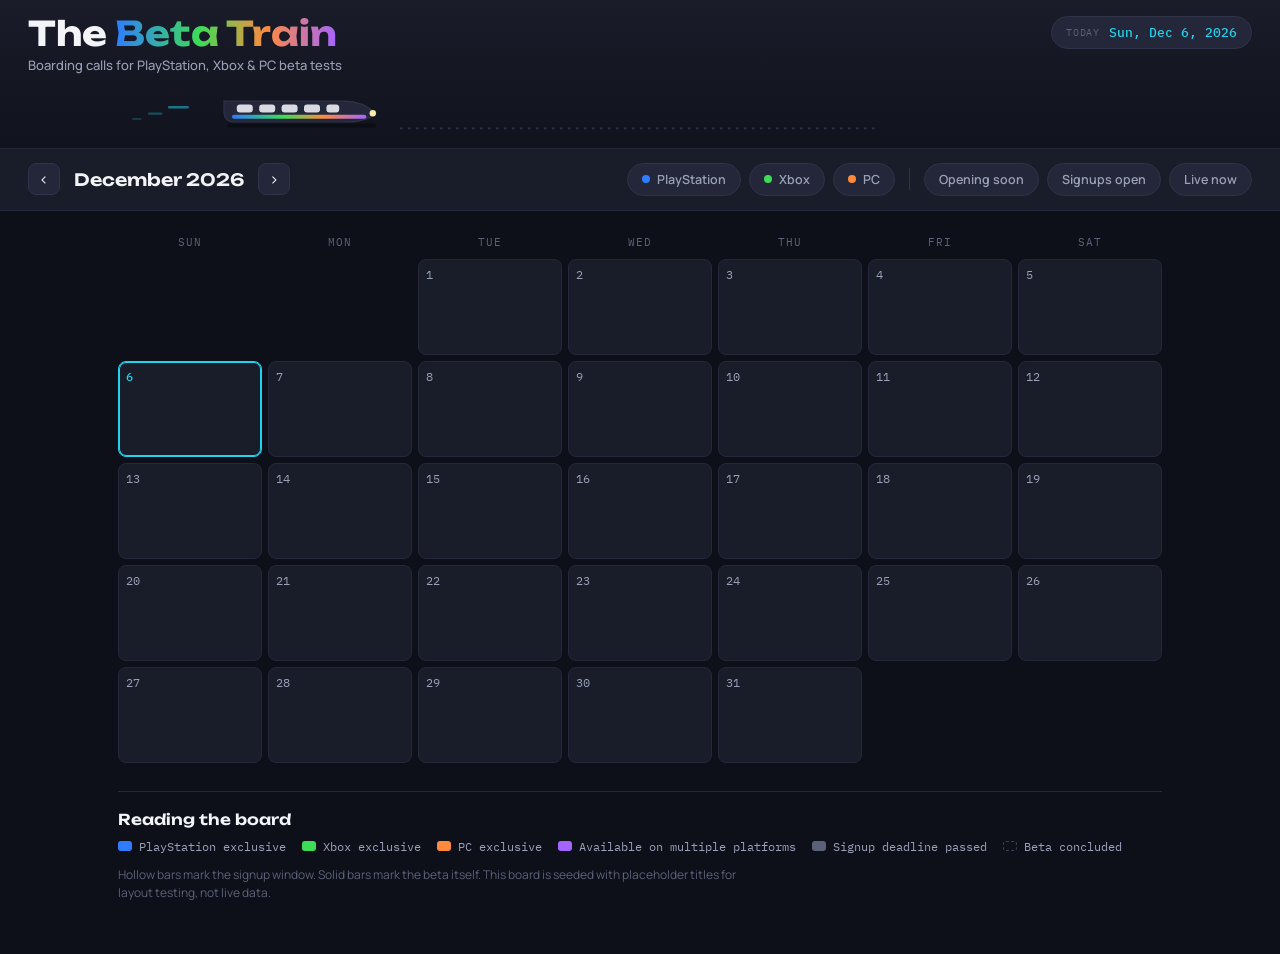
==== betatrainmodern/index.html @ e10a6a4d "Add files via upload" ====
<!DOCTYPE html>
<html lang="en">
<head>
<meta charset="UTF-8">
<meta name="viewport" content="width=device-width, initial-scale=1.0">
<title>The Beta Train</title>
<meta name="description" content="A calendar of upcoming and active video game betas across PlayStation, Xbox, and PC.">
<link rel="preconnect" href="https://fonts.googleapis.com">
<link rel="preconnect" href="https://fonts.gstatic.com" crossorigin>
<link href="https://fonts.googleapis.com/css2?family=Unbounded:wght@400;600;700;800&family=Manrope:wght@400;500;600;700&family=IBM+Plex+Mono:wght@400;500&display=swap" rel="stylesheet">
<link rel="stylesheet" href="css/styles.css">
</head>
<body>

<header class="board">
  <div class="board__row">
    <div class="board__wordmark">
      <h1 class="board__title">The <span class="board__title-accent">Beta Train</span></h1>
      <span class="board__subtitle">Boarding calls for PlayStation, Xbox &amp; PC beta tests</span>
    </div>
    <div class="board__clock" id="board-clock" aria-live="off">
      <span class="board__clock-label">Today</span>
      <span class="board__clock-value" id="board-clock-value">&mdash;</span>
    </div>
  </div>

  <div class="board__track" aria-hidden="true">
    <svg class="train" viewBox="0 0 600 70" xmlns="http://www.w3.org/2000/svg" preserveAspectRatio="xMidYMid meet">
      <defs>
        <linearGradient id="platformGradient" x1="0" y1="0" x2="1" y2="0">
          <stop offset="0%" stop-color="var(--accent-playstation)"/>
          <stop offset="38%" stop-color="var(--accent-xbox)"/>
          <stop offset="68%" stop-color="var(--accent-pc)"/>
          <stop offset="100%" stop-color="var(--accent-cross)"/>
        </linearGradient>
      </defs>

      <line class="track-line" x1="0" y1="58" x2="600" y2="58"/>

      <g class="train__unit">
        <g class="train__streaks">
          <rect x="-70" y="30" width="26" height="3" rx="1.5" opacity="0.5"/>
          <rect x="-95" y="38" width="18" height="3" rx="1.5" opacity="0.3"/>
          <rect x="-115" y="45" width="12" height="2.5" rx="1.25" opacity="0.2"/>
        </g>
        <rect class="train__shadow" x="4" y="52" width="186" height="5" rx="2.5"/>
        <path class="train__body" d="M0 24 H150 C168 24 182 32 190 39 C182 46 168 50 150 50 H12 C5 50 0 45 0 38 Z"/>
        <rect class="train__stripe" x="10" y="41" width="168" height="5" rx="2.5" fill="url(#platformGradient)"/>
        <rect class="train__window" x="16" y="28" width="20" height="10" rx="4"/>
        <rect class="train__window" x="44" y="28" width="20" height="10" rx="4"/>
        <rect class="train__window" x="72" y="28" width="20" height="10" rx="4"/>
        <rect class="train__window" x="100" y="28" width="20" height="10" rx="4"/>
        <rect class="train__window" x="128" y="28" width="16" height="10" rx="4"/>
        <circle class="train__light" cx="186" cy="39" r="4"/>
      </g>
    </svg>
  </div>
</header>

<nav class="controls" aria-label="Calendar controls">
  <div class="controls__month">
    <button type="button" class="icon-btn" id="prev-month" aria-label="Previous month">&#8249;</button>
    <h2 class="controls__month-label" id="month-label">&nbsp;</h2>
    <button type="button" class="icon-btn" id="next-month" aria-label="Next month">&#8250;</button>
  </div>

  <div class="controls__filter-groups">
    <div class="controls__filters" role="group" aria-label="Filter by platform">
      <button type="button" class="filter-btn filter-btn--playstation" data-filter-group="platform" data-platform="playstation">
        <span class="filter-btn__dot filter-btn__dot--playstation"></span>PlayStation
      </button>
      <button type="button" class="filter-btn filter-btn--xbox" data-filter-group="platform" data-platform="xbox">
        <span class="filter-btn__dot filter-btn__dot--xbox"></span>Xbox
      </button>
      <button type="button" class="filter-btn filter-btn--pc" data-filter-group="platform" data-platform="pc">
        <span class="filter-btn__dot filter-btn__dot--pc"></span>PC
      </button>
    </div>

    <div class="controls__divider" aria-hidden="true"></div>

    <div class="controls__filters" role="group" aria-label="Filter by event type">
      <button type="button" class="filter-btn filter-btn--event" data-filter-group="event" data-event="upcoming">Opening soon</button>
      <button type="button" class="filter-btn filter-btn--event" data-filter-group="event" data-event="signup-open">Signups open</button>
      <button type="button" class="filter-btn filter-btn--event" data-filter-group="event" data-event="beta-live">Live now</button>
    </div>
  </div>
</nav>

<main>
  <section class="calendar" aria-label="Beta calendar">
    <div class="calendar__weekdays" id="weekdays"></div>
    <div class="calendar__grid" id="calendar-grid"></div>
  </section>

  <section class="legend" aria-label="Legend">
    <h2 class="legend__title">Reading the board</h2>
    <ul class="legend__list">
      <li><span class="legend__swatch legend__swatch--playstation"></span>PlayStation exclusive</li>
      <li><span class="legend__swatch legend__swatch--xbox"></span>Xbox exclusive</li>
      <li><span class="legend__swatch legend__swatch--pc"></span>PC exclusive</li>
      <li><span class="legend__swatch legend__swatch--cross"></span>Available on multiple platforms</li>
      <li><span class="legend__swatch legend__swatch--grey"></span>Signup deadline passed</li>
      <li><span class="legend__swatch legend__swatch--concluded"></span>Beta concluded</li>
    </ul>
    <p class="legend__note">Hollow bars mark the signup window. Solid bars mark the beta itself. This board is seeded with placeholder titles for layout testing, not live data.</p>
  </section>
</main>

<div class="overlay" id="overlay" hidden></div>
<aside class="panel" id="panel" role="dialog" aria-modal="true" aria-labelledby="panel-title" hidden>
  <div class="panel__header">
    <h2 class="panel__title" id="panel-title">&nbsp;</h2>
    <button type="button" class="icon-btn" id="panel-close" aria-label="Close">&#10005;</button>
  </div>
  <div class="panel__body" id="panel-body"></div>
</aside>

<script src="../shared/data.js"></script>
<script src="../shared/logic.js"></script>
<script src="js/app.js"></script>
</body>
</html>
---- betatrainmodern/css/styles.css ----
/* ===== Tokens ===== */
:root {
  --bg: #0e1019;
  --panel: #191c29;
  --panel-alt: #232739;
  --panel-hover: #2a2f44;
  --line: #2e3348;
  --line-soft: #24283a;

  --text-primary: #f3f4f8;
  --text-muted: #9aa0b8;
  --text-faint: #5c6178;

  --accent-playstation: #2f7cff;
  --accent-xbox: #3ddc57;
  --accent-pc: #ff8a3d;
  --accent-cross: #a465ff;
  --accent-event: #22d3ee;
  --accent-grey: #5b6178;
  --accent-grey-outline: #3a3f52;

  --radius-sm: 8px;
  --radius-md: 14px;
  --radius-lg: 22px;
  --radius-pill: 999px;

  --font-display: "Unbounded", sans-serif;
  --font-body: "Manrope", -apple-system, sans-serif;
  --font-mono: "IBM Plex Mono", monospace;

  --hero-max-height: 180px;
}

* { box-sizing: border-box; }

html, body {
  margin: 0;
  padding: 0;
  background: var(--bg);
  color: var(--text-primary);
  font-family: var(--font-body);
}

button { font-family: inherit; cursor: pointer; }

:focus-visible {
  outline: 2px solid var(--accent-event);
  outline-offset: 2px;
}

/* ===== Header ===== */
.board {
  max-height: var(--hero-max-height);
  padding: 16px 28px 10px;
  background: linear-gradient(180deg, var(--panel) 0%, var(--bg) 130%);
  border-bottom: 1px solid var(--line-soft);
  overflow: hidden;
}

.board__row {
  display: flex;
  justify-content: space-between;
  align-items: flex-start;
  gap: 16px;
  flex-wrap: wrap;
}

.board__title {
  font-family: var(--font-display);
  font-weight: 700;
  font-size: clamp(24px, 3.4vw, 34px);
  line-height: 1.05;
  margin: 0;
  color: var(--text-primary);
}

.board__title-accent {
  background: linear-gradient(90deg, var(--accent-playstation), var(--accent-xbox) 38%, var(--accent-pc) 68%, var(--accent-cross));
  -webkit-background-clip: text;
  background-clip: text;
  color: transparent;
}

.board__subtitle {
  display: block;
  margin-top: 4px;
  font-family: var(--font-body);
  font-weight: 500;
  font-size: 13px;
  color: var(--text-muted);
}

.board__clock {
  display: flex;
  align-items: center;
  gap: 9px;
  background: var(--panel-alt);
  border: 1px solid var(--line);
  border-radius: var(--radius-pill);
  padding: 7px 14px;
}

.board__clock-label {
  font-family: var(--font-mono);
  font-size: 10px;
  text-transform: uppercase;
  letter-spacing: 0.08em;
  color: var(--text-faint);
}

.board__clock-value {
  font-family: var(--font-mono);
  font-size: 13px;
  font-weight: 500;
  color: var(--accent-event);
}

/* ---- train strip ---- */
.board__track {
  margin-top: 8px;
  height: 56px;
  overflow: hidden;
  position: relative;
}

.train {
  width: 100%;
  height: 100%;
  overflow: visible;
}

.track-line {
  stroke: var(--line);
  stroke-width: 2;
  stroke-dasharray: 3 7;
}

.train__unit {
  transform: translateX(-220px);
  /* TEMP: forced on regardless of prefers-reduced-motion for testing.
     Revisit before going live — gate this behind the media query below
     again so the animation respects the visitor's system setting. */
  animation: train-travel 13s linear infinite;
}

/*
@media (prefers-reduced-motion: no-preference) {
  .train__unit { animation: train-travel 13s linear infinite; }
}
*/

@keyframes train-travel {
  from { transform: translateX(-220px); }
  to { transform: translateX(640px); }
}

.train__body { fill: var(--panel-alt); stroke: var(--line); stroke-width: 1.5; }
.train__shadow { fill: rgba(0,0,0,0.35); }
.train__window { fill: var(--text-primary); opacity: 0.88; }
.train__light { fill: #ffe9a8; }
.train__streaks rect { fill: var(--accent-event); }

/* ===== Controls ===== */
.controls {
  display: flex;
  justify-content: space-between;
  align-items: center;
  flex-wrap: wrap;
  gap: 14px;
  padding: 14px 28px;
  background: var(--panel);
  border-bottom: 1px solid var(--line-soft);
}

.controls__month { display: flex; align-items: center; gap: 14px; }

.controls__month-label {
  font-family: var(--font-display);
  font-weight: 600;
  font-size: 17px;
  min-width: 160px;
  text-align: center;
  margin: 0;
}

.icon-btn {
  background: var(--panel-alt);
  border: 1px solid var(--line);
  color: var(--text-primary);
  width: 32px;
  height: 32px;
  border-radius: var(--radius-sm);
  font-size: 16px;
  line-height: 1;
  display: flex;
  align-items: center;
  justify-content: center;
  transition: border-color 0.15s ease, background 0.15s ease, transform 0.1s ease;
}

.icon-btn:hover { border-color: var(--text-muted); background: var(--panel-hover); }
.icon-btn:active { transform: scale(0.94); }

.controls__filter-groups {
  display: flex;
  align-items: center;
  gap: 14px;
  flex-wrap: wrap;
}

.controls__divider {
  width: 1px;
  height: 22px;
  background: var(--line);
}

.controls__filters { display: flex; gap: 8px; flex-wrap: wrap; }

.filter-btn {
  display: flex;
  align-items: center;
  gap: 7px;
  background: var(--panel-alt);
  border: 1px solid var(--line);
  color: var(--text-muted);
  border-radius: var(--radius-pill);
  padding: 7px 14px;
  font-family: var(--font-body);
  font-weight: 600;
  font-size: 12.5px;
  transition: border-color 0.15s ease, color 0.15s ease, background 0.15s ease, box-shadow 0.15s ease, transform 0.1s ease;
}

.filter-btn:hover { border-color: var(--text-muted); }
.filter-btn:active { transform: scale(0.97); }

.filter-btn__dot { width: 8px; height: 8px; border-radius: 50%; display: inline-block; }
.filter-btn__dot--playstation { background: var(--accent-playstation); }
.filter-btn__dot--xbox { background: var(--accent-xbox); }
.filter-btn__dot--pc { background: var(--accent-pc); }

.filter-btn--playstation[aria-pressed="true"] {
  background: var(--accent-playstation); border-color: var(--accent-playstation); color: #051327;
  box-shadow: 0 0 0 1px var(--accent-playstation), 0 6px 18px -6px var(--accent-playstation);
}
.filter-btn--xbox[aria-pressed="true"] {
  background: var(--accent-xbox); border-color: var(--accent-xbox); color: #05230c;
  box-shadow: 0 0 0 1px var(--accent-xbox), 0 6px 18px -6px var(--accent-xbox);
}
.filter-btn--pc[aria-pressed="true"] {
  background: var(--accent-pc); border-color: var(--accent-pc); color: #2b1200;
  box-shadow: 0 0 0 1px var(--accent-pc), 0 6px 18px -6px var(--accent-pc);
}
.filter-btn--playstation[aria-pressed="true"] .filter-btn__dot,
.filter-btn--xbox[aria-pressed="true"] .filter-btn__dot,
.filter-btn--pc[aria-pressed="true"] .filter-btn__dot { background: currentColor; }

.filter-btn--event[aria-pressed="true"] {
  background: var(--accent-event); border-color: var(--accent-event); color: #052024;
  box-shadow: 0 0 0 1px var(--accent-event), 0 6px 18px -6px var(--accent-event);
}

/* ===== Calendar ===== */
main { padding: 24px 28px 40px; max-width: 1100px; margin: 0 auto; }

.calendar__weekdays {
  display: grid;
  grid-template-columns: repeat(7, 1fr);
  gap: 6px;
  margin-bottom: 6px;
}

.calendar__weekdays span {
  font-family: var(--font-mono);
  font-size: 11px;
  text-transform: uppercase;
  letter-spacing: 0.08em;
  color: var(--text-faint);
  text-align: center;
  padding-bottom: 4px;
}

.calendar__grid {
  display: grid;
  grid-template-columns: repeat(7, 1fr);
  gap: 6px;
}

.day {
  background: var(--panel);
  border: 1px solid var(--line-soft);
  border-radius: var(--radius-sm);
  min-height: 96px;
  padding: 7px 7px 8px;
  display: flex;
  flex-direction: column;
  gap: 4px;
  text-align: left;
  color: var(--text-primary);
  transition: border-color 0.15s ease, background 0.15s ease, transform 0.1s ease;
}

.day:hover:not(.day--empty) { border-color: var(--text-muted); background: var(--panel-alt); transform: translateY(-1px); }
.day--empty { background: transparent; border-color: transparent; cursor: default; }
.day--today { border-color: var(--accent-event); box-shadow: inset 0 0 0 1px var(--accent-event); }

.day__num { font-family: var(--font-mono); font-size: 12px; color: var(--text-muted); }
.day--today .day__num { color: var(--accent-event); font-weight: 500; }

.day__entries { display: flex; flex-direction: column; gap: 3px; }

.entry-bar { height: 12px; border-radius: 4px; font-size: 0; overflow: hidden; }
.entry-bar--signup { background: transparent; border: 1.5px solid var(--bar-color, var(--accent-cross)); }
.entry-bar--beta { background: var(--bar-color, var(--accent-cross)); box-shadow: 0 0 8px -2px var(--bar-color, var(--accent-cross)); }
.entry-bar--missed { border-color: var(--accent-grey); }
.entry-bar--concluded { background: transparent; border: 1.5px dashed var(--accent-grey-outline); box-shadow: none; }

.day__more { font-family: var(--font-mono); font-size: 10px; color: var(--text-faint); }

/* ===== Legend ===== */
.legend { margin-top: 28px; padding-top: 18px; border-top: 1px solid var(--line-soft); }
.legend__title { font-family: var(--font-display); font-weight: 600; font-size: 15px; margin: 0 0 10px; }

.legend__list {
  list-style: none; margin: 0 0 10px; padding: 0;
  display: flex; flex-wrap: wrap; gap: 16px;
  font-family: var(--font-mono); font-size: 12px; color: var(--text-muted);
}
.legend__list li { display: flex; align-items: center; gap: 7px; }
.legend__swatch { width: 14px; height: 10px; border-radius: 3px; display: inline-block; }
.legend__swatch--playstation { background: var(--accent-playstation); }
.legend__swatch--xbox { background: var(--accent-xbox); }
.legend__swatch--pc { background: var(--accent-pc); }
.legend__swatch--cross { background: var(--accent-cross); }
.legend__swatch--grey { background: var(--accent-grey); }
.legend__swatch--concluded { border: 1.5px dashed var(--accent-grey-outline); background: transparent; }
.legend__note { font-size: 12px; color: var(--text-faint); max-width: 640px; line-height: 1.5; }

/* ===== Panel ===== */
.overlay { position: fixed; inset: 0; background: rgba(6, 7, 12, 0.6); z-index: 10; }

.panel {
  position: fixed; top: 0; right: 0; height: 100%; width: min(400px, 100%);
  background: var(--panel); border-left: 1px solid var(--line);
  z-index: 11; display: flex; flex-direction: column;
}

/* Setting display:flex above overrides the hidden attribute's own
   display:none per the HTML spec, so this more specific rule is required
   for panel.hidden = true to actually hide it again. */
.panel[hidden] { display: none; }

.panel__header {
  display: flex; justify-content: space-between; align-items: flex-start;
  padding: 20px 20px 12px; border-bottom: 1px solid var(--line-soft);
}
.panel__title { font-family: var(--font-display); font-weight: 600; font-size: 19px; margin: 0; padding-right: 12px; }
.panel__body { padding: 16px 20px 30px; overflow-y: auto; }

.entry-card {
  border: 1px solid var(--line-soft);
  border-radius: var(--radius-md);
  padding: 14px;
  margin-bottom: 14px;
  background: var(--panel-alt);
}

.entry-card__title { font-family: var(--font-display); font-weight: 600; font-size: 17px; margin: 0 0 8px; }
.entry-card__badges { display: flex; flex-wrap: wrap; gap: 6px; margin-bottom: 10px; }

.badge {
  font-family: var(--font-mono); font-size: 10px; text-transform: uppercase; letter-spacing: 0.05em;
  padding: 3px 9px; border-radius: var(--radius-pill); border: 1px solid var(--line); color: var(--text-muted);
}
.badge--status { border-color: var(--badge-color, var(--accent-cross)); color: var(--badge-color, var(--accent-cross)); }
.badge--filled { background: var(--badge-color, var(--accent-cross)); color: var(--bg); font-weight: 700; }

.entry-card__meta { font-family: var(--font-mono); font-size: 12px; color: var(--text-muted); line-height: 1.7; }
.entry-card__meta strong { color: var(--text-primary); font-weight: 500; }
.entry-card__desc { font-size: 13px; color: var(--text-primary); line-height: 1.6; margin: 10px 0; }

.entry-card__link {
  display: inline-block; margin-top: 4px; font-family: var(--font-body); font-weight: 600;
  font-size: 12.5px; color: var(--bg); text-decoration: none;
  background: var(--accent-event); padding: 7px 12px; border-radius: var(--radius-pill);
}
.entry-card__link:hover { opacity: 0.88; }

.panel__empty { color: var(--text-faint); font-family: var(--font-mono); font-size: 13px; }

/* ===== Responsive ===== */
@media (max-width: 640px) {
  .board { padding: 14px 16px 8px; }
  .controls { padding: 12px 16px; }
  main { padding: 16px 16px 32px; }
  .day { min-height: 70px; }
  .day__num { font-size: 11px; }
  .entry-bar { height: 9px; }
  .panel { width: 100%; top: auto; bottom: 0; height: 82%; border-left: none; border-top: 1px solid var(--line); border-radius: var(--radius-lg) var(--radius-lg) 0 0; }
}
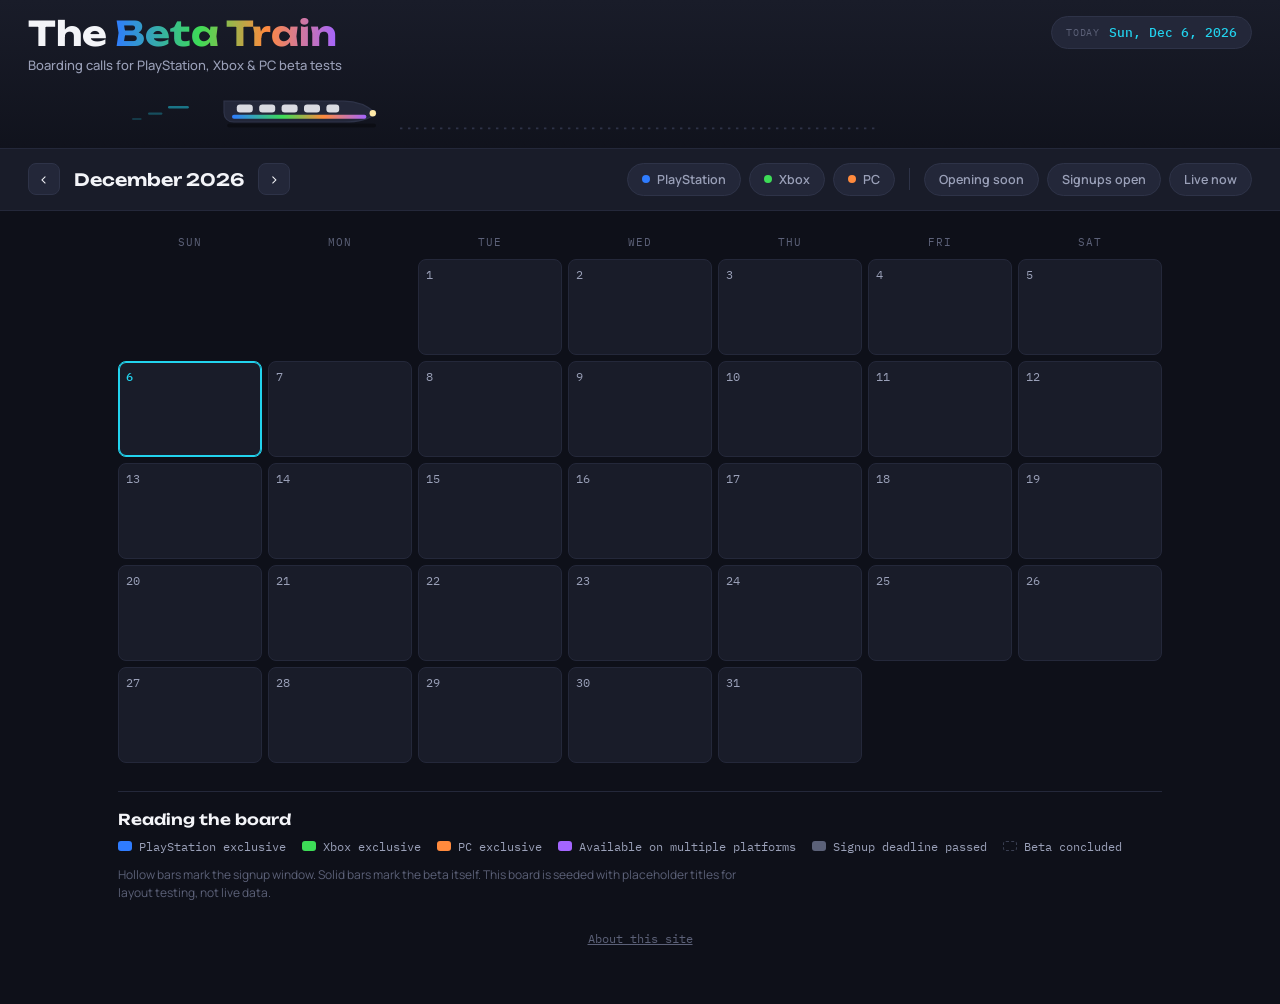
==== commit 9da0516f: "Add files via upload" ====
--- a/betatrainmodern/index.html
+++ b/betatrainmodern/index.html
@@ -105,6 +105,8 @@
     </ul>
     <p class="legend__note">Hollow bars mark the signup window. Solid bars mark the beta itself. This board is seeded with placeholder titles for layout testing, not live data.</p>
   </section>
+
+  <p style="text-align:center; margin-top:24px;"><a href="../about.html" style="color:var(--text-faint); font-family:var(--font-mono); font-size:12px;">About this site</a></p>
 </main>
 
 <div class="overlay" id="overlay" hidden></div>
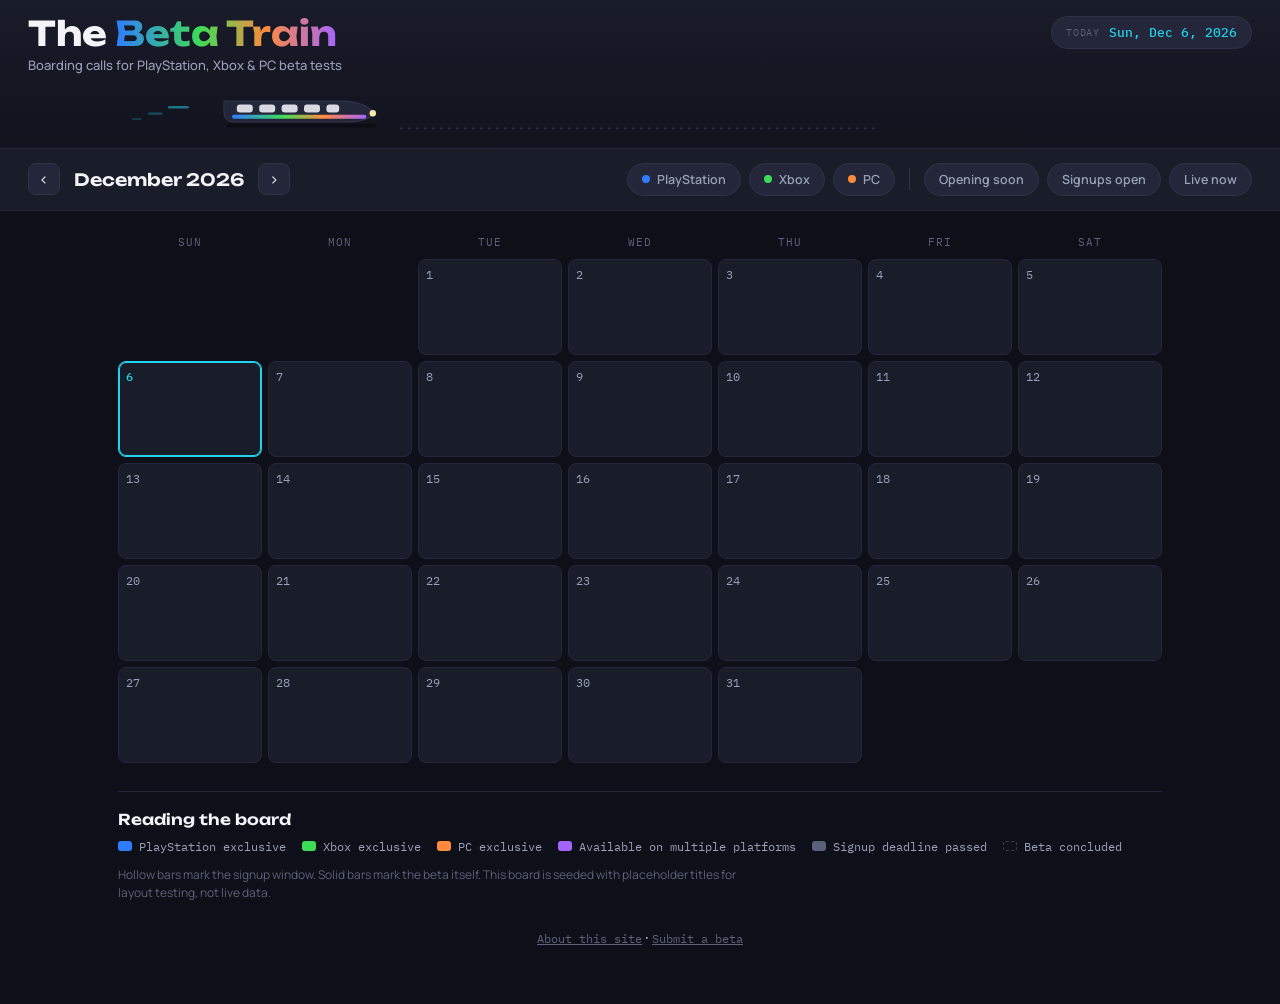
==== commit e32aa668: "Add files via upload" ====
--- a/betatrainmodern/index.html
+++ b/betatrainmodern/index.html
@@ -106,7 +106,7 @@
     <p class="legend__note">Hollow bars mark the signup window. Solid bars mark the beta itself. This board is seeded with placeholder titles for layout testing, not live data.</p>
   </section>
 
-  <p style="text-align:center; margin-top:24px;"><a href="../about.html" style="color:var(--text-faint); font-family:var(--font-mono); font-size:12px;">About this site</a></p>
+  <p style="text-align:center; margin-top:24px;"><a href="../about.html" style="color:var(--text-faint); font-family:var(--font-mono); font-size:12px;">About this site</a> &middot; <a href="../submit.html" style="color:var(--text-faint); font-family:var(--font-mono); font-size:12px;">Submit a beta</a></p>
 </main>
 
 <div class="overlay" id="overlay" hidden></div>
